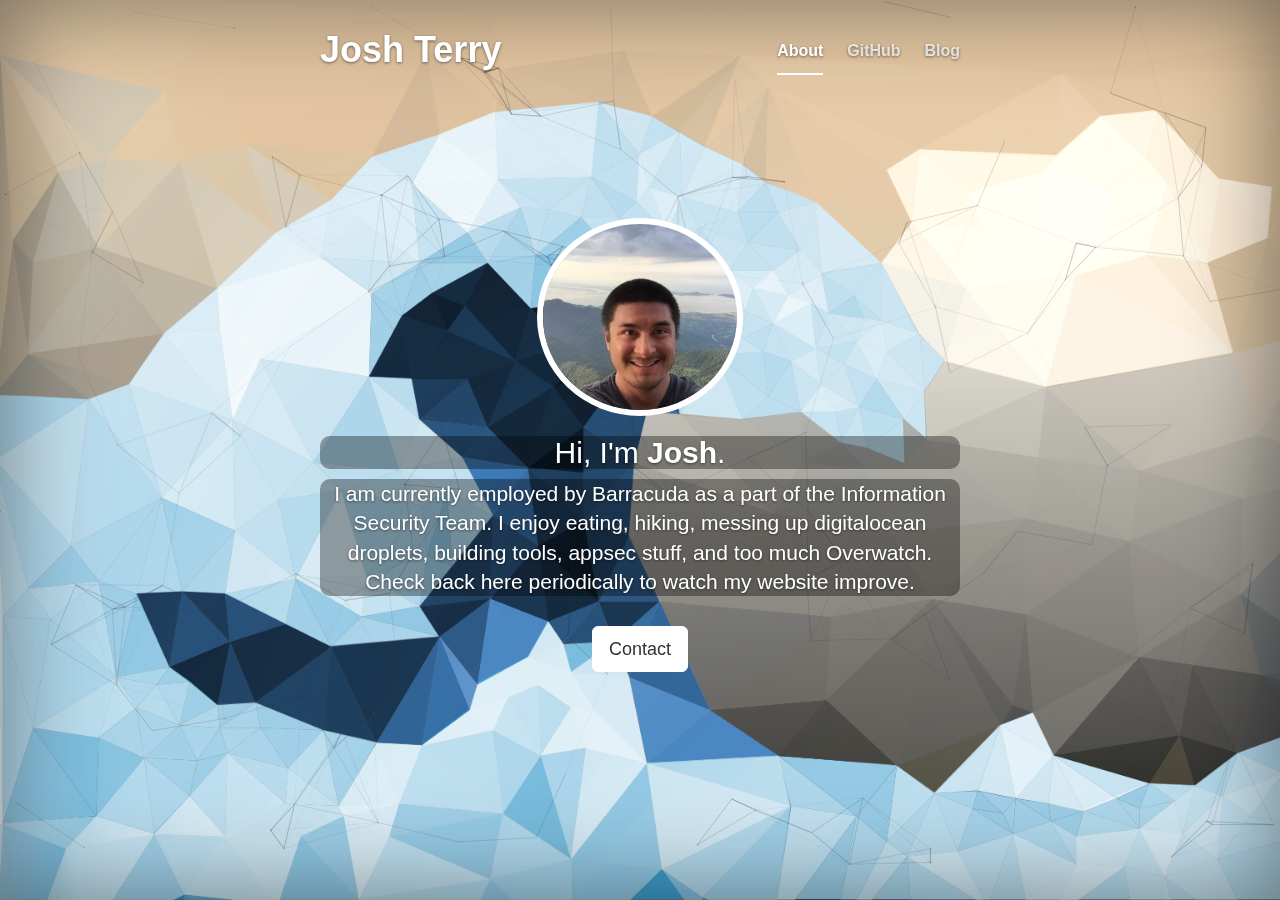
==== index.html @ cabe9976 "website" ====
<!DOCTYPE html>
<html lang="en">
  <head>
    <meta http-equiv="Content-Type" content="text/html; charset=UTF-8">
    
    <meta http-equiv="X-UA-Compatible" content="IE=edge">
    <meta name="viewport" content="width=device-width, initial-scale=1">

    <link rel="icon" href="assets/favicon.ico">

    <title>Hi there!</title>

    <!-- Bootstrap core CSS -->
    <link href="scripts/bootstrap.min.css" rel="stylesheet">

    <!-- IE10 viewport hack for Surface/desktop Windows 8 bug -->
    <link href="scripts/ie10-viewport-bug-workaround.css" rel="stylesheet">

    <!-- Custom styles for this template -->
    <link href="scripts/cover.css" rel="stylesheet">


  <style type="text/css">
:root .carbonad,
:root #carbonads-container,
:root #content > #right > .dose > .dosesingle,
:root #content > #center > .dose > .dosesingle
{ display: none !important; }
  </style>

</head>

  <body>
    <div id="particles-js">
      <canvas height="651" width="1366" style="width: 100%; height: 100%;"></canvas>
    </div>

    <div class="site-wrapper">

      <div class="site-wrapper-inner">

        <div class="cover-container">

          <div class="masthead clearfix">
            <div class="inner">
              <h1 class="masthead-brand" style="margin-top: 0px;"><b>Josh Terry<b></h1>
              <nav>
                <ul class="nav masthead-nav">
                  <li class="active"><a href="/">About</a></li>
                  <li><a href="https://github.com/axiom215" target="_blank" rel="noreferrer">GitHub</a></li>
                  <li title="Coming Soon! Maybe."><a href="">Blog</a></li>
                </ul>
                </ul>
              </nav>
            </div>
          </div>

          <div class="inner cover">
            <img class="avatar" src="assets/badselfie.jpg"></img>
            <h2 class="cover-heading" style="background:rgba(0,0,0,0.35); -moz-border-radius: 10px; -webkit-border-radius: 10px;margin-right:10px;margin-left:10px;"><p>Hi, I'm <b>Josh</b>.</p></h2>
            <p class="lead" style="background:rgba(0,0,0,0.35); -moz-border-radius: 10px; -webkit-border-radius: 10px;">I am currently employed by Barracuda as a part of the Information Security Team. I enjoy eating, hiking, messing up digitalocean droplets, building tools, appsec stuff, and too much Overwatch. Check back here periodically to watch my website improve.</p>
          </div>
            <a href="mailto:jft.inbox@gmail.com" class="btn btn-lg btn-default" title="Feedback is always appreciated!">Contact</a>
          </p>
          <div class="mastfoot">
            <div class="inner">
              <p></p>
            </div>
          </div>

        </div>

      </div>

    </div>

    
    <!-- Bootstrap core JavaScript
    ================================================== -->
    <script src="scripts/jquery.min.js.download"></script>
    <script>window.jQuery || document.write('<script src="../../assets/js/vendor/jquery.min.js"><\/script>')</script>
    <script src="scripts/bootstrap.min.js.download"></script>

    
    <script src="scripts/jquery_002.js"></script>
    <script src="scripts/plugins.js"></script>
    <script src="scripts/index.js"></script>
  </body>
	<!-- Stuff -->
  <script>
	console.log("There's nothing here.");
  </script>
</html>
---- scripts/ie10-viewport-bug-workaround.css ----
/*!
 * IE10 viewport hack for Surface/desktop Windows 8 bug
 * Copyright 2014-2015 Twitter, Inc.
 * Licensed under MIT (https://github.com/twbs/bootstrap/blob/master/LICENSE)
 */

/*
 * See the Getting Started docs for more information:
 * http://getbootstrap.com/getting-started/#support-ie10-width
 */
@-ms-viewport     { width: device-width; }
@-o-viewport      { width: device-width; }
@viewport         { width: device-width; }
---- scripts/cover.css ----
/*
 * Globals
 */

/* Links */
a,
a:focus,
a:hover {
  color: #fff;
}

/* Custom default button */
.btn-default,
.btn-default:hover,
.btn-default:focus {
  color: #333;
  text-shadow: none; /* Prevent inheritance from `body` */
  background-color: #fff;
  border: 1px solid #fff;
}
.avatar {
    border-radius: 50%;
    border:6px solid white;
}


/*
 * Base structure
 */
 #particles-js {
    position: fixed;
    width:100%;
    height: 100%;
    z-index: -1;
    top:0;
    left:0;
    right: 0;
    bottom:0;
}

html,
body {
  height: 100%;
  -webkit-background-size: cover;
  -moz-background-size: cover;
  -o-background-size: cover;
  background-size: cover;
}
body {
  color: #fff;
  text-align: center;
  text-shadow: 0 1px 3px rgba(0,0,0,.5);
  background-image: url("../assets/wave.png");
  background-repeat: no-repeat;	
}

/*body { background-color: #02001A}*/

/*Particles Style*/

/* Extra markup and styles for table-esque vertical and horizontal centering */
.site-wrapper {
  display: table;
  width: 100%;
  height: 100%; /* For at least Firefox */
  min-height: 100%;
  -webkit-box-shadow: inset 0 0 100px rgba(0,0,0,.5);
          box-shadow: inset 0 0 100px rgba(0,0,0,.5);
}
.site-wrapper-inner {
  display: table-cell;
  vertical-align: top;
}
.cover-container {
  margin-right: auto;
  margin-left: auto;
}

/* Padding for spacing */
.inner {
  padding: 30px;
}


/*
 * Header
 */
.masthead-brand {
  margin-top: 10px;
  margin-bottom: 10px;
}

.masthead-nav > li {
  display: inline-block;
}
.masthead-nav > li + li {
  margin-left: 20px;
}
.masthead-nav > li > a {
  padding-right: 0;
  padding-left: 0;
  font-size: 16px;
  font-weight: bold;
  color: #fff; /* IE8 proofing */
  color: rgba(255,255,255,.75);
  border-bottom: 2px solid transparent;
}
.masthead-nav > li > a:hover,
.masthead-nav > li > a:focus {
  background-color: transparent;
  border-bottom-color: #a9a9a9;
  border-bottom-color: rgba(255,255,255,.25);
}
.masthead-nav > .active > a,
.masthead-nav > .active > a:hover,
.masthead-nav > .active > a:focus {
  color: #fff;
  border-bottom-color: #fff;
}

@media (min-width: 768px) {
  .masthead-brand {
    float: left;
  }
  .masthead-nav {
    float: right;
  }
}


/*
 * Cover
 */

.cover {
  padding: 0 20px;
}
.cover .btn-lg {
  padding: 10px 20px;
  font-weight: bold;
}


/*
 * Footer
 */

.mastfoot {
  color: #999; /* IE8 proofing */
  color: rgba(255,255,255,.5);
}


/*
 * Affix and center
 */

@media (min-width: 768px) {
  /* Pull out the header and footer */
  .masthead {
    position: fixed;
    top: 0;
  }
  .mastfoot {
    position: fixed;
    bottom: 0;
  }
  /* Start the vertical centering */
  .site-wrapper-inner {
    vertical-align: middle;
  }
  /* Handle the widths */
  .masthead,
  .mastfoot,
  .cover-container {
    width: 100%; /* Must be percentage or pixels for horizontal alignment */
  }
}

@media (min-width: 992px) {
  .masthead,
  .mastfoot,
  .cover-container {
    width: 700px;
  }
}
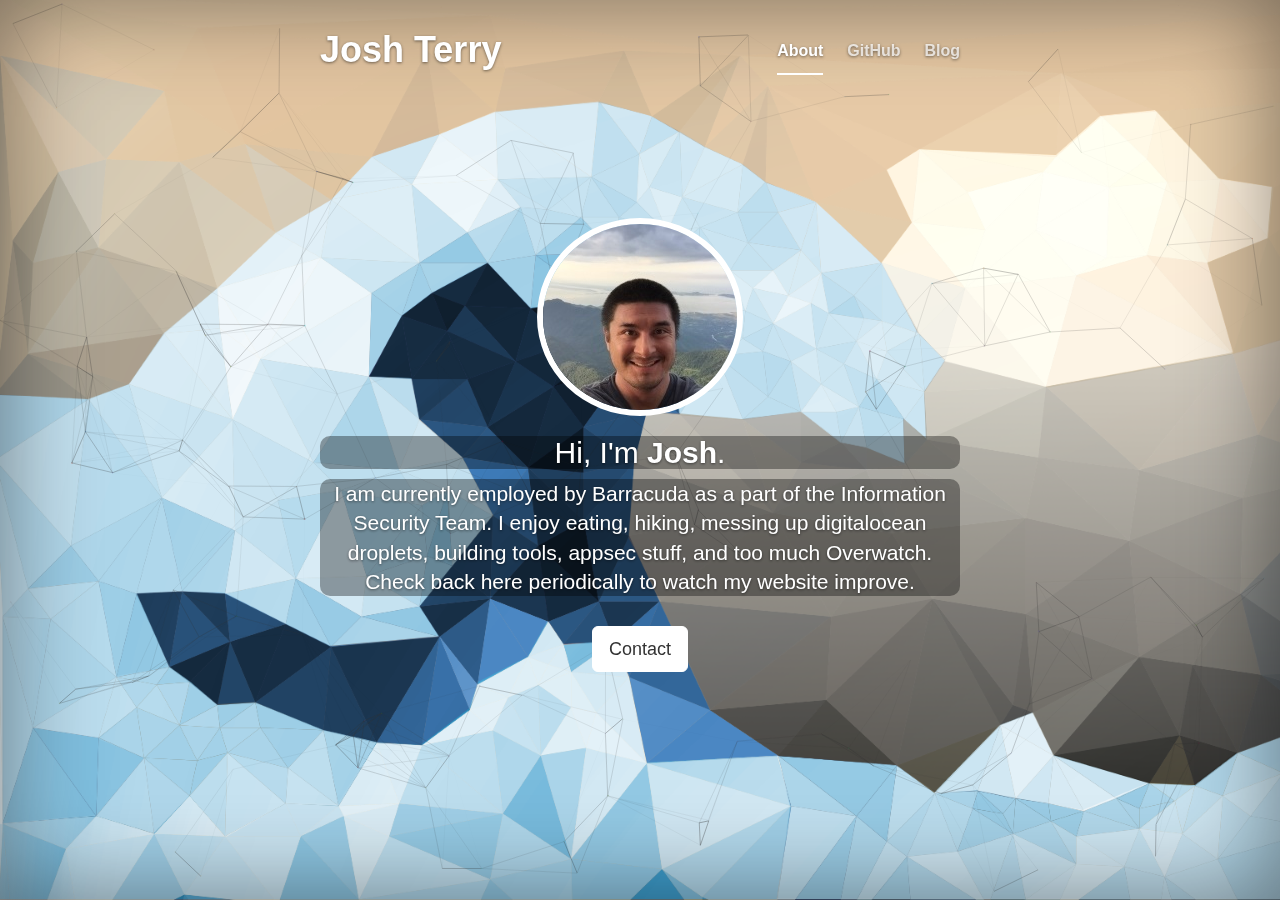
==== commit 4f2ba259: "small edit to hover message" ====
--- a/index.html
+++ b/index.html
@@ -48,7 +48,7 @@
                 <ul class="nav masthead-nav">
                   <li class="active"><a href="/">About</a></li>
                   <li><a href="https://github.com/axiom215" target="_blank" rel="noreferrer">GitHub</a></li>
-                  <li title="Coming Soon! Maybe."><a href="">Blog</a></li>
+                  <li title="Coming Soon! Maybe. Maybe not. I dunno. We'll see."><a href="">Blog</a></li>
                 </ul>
                 </ul>
               </nav>
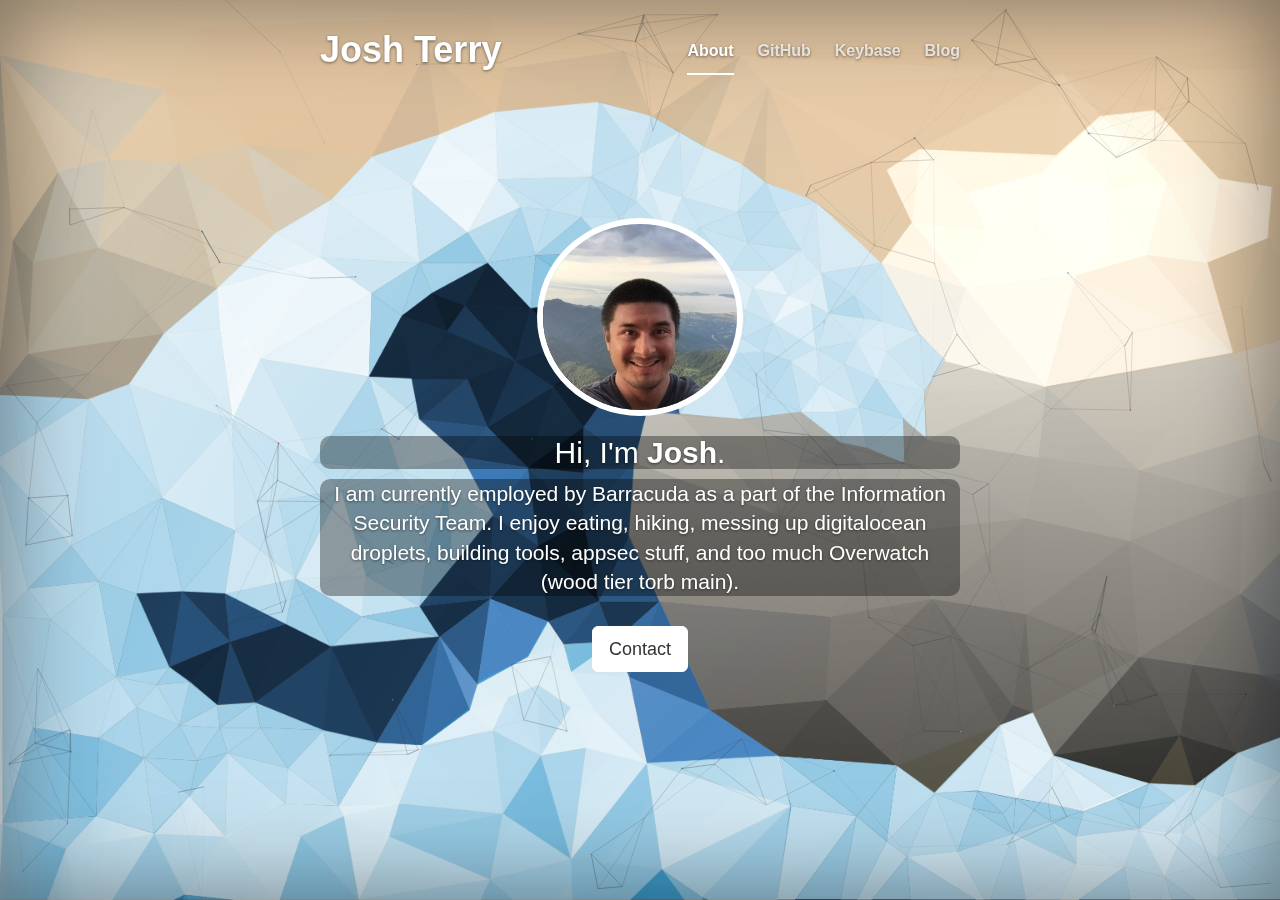
==== commit ac03ede2: "added keybase and changed contact email" ====
--- a/index.html
+++ b/index.html
@@ -48,6 +48,7 @@
                 <ul class="nav masthead-nav">
                   <li class="active"><a href="/">About</a></li>
                   <li><a href="https://github.com/axiom215" target="_blank" rel="noreferrer">GitHub</a></li>
+		  <li><a href="https://keybase.io/iilii" target="_blank" rel="noreferrer">Keybase</a></li>
                   <li title="Coming Soon! Maybe. Maybe not. I dunno. We'll see."><a href="">Blog</a></li>
                 </ul>
                 </ul>
@@ -58,9 +59,9 @@
           <div class="inner cover">
             <img class="avatar" src="assets/badselfie.jpg"></img>
             <h2 class="cover-heading" style="background:rgba(0,0,0,0.35); -moz-border-radius: 10px; -webkit-border-radius: 10px;margin-right:10px;margin-left:10px;"><p>Hi, I'm <b>Josh</b>.</p></h2>
-            <p class="lead" style="background:rgba(0,0,0,0.35); -moz-border-radius: 10px; -webkit-border-radius: 10px;">I am currently employed by Barracuda as a part of the Information Security Team. I enjoy eating, hiking, messing up digitalocean droplets, building tools, appsec stuff, and too much Overwatch. Check back here periodically to watch my website improve.</p>
+            <p class="lead" style="background:rgba(0,0,0,0.35); -moz-border-radius: 10px; -webkit-border-radius: 10px;">I am currently employed by Barracuda as a part of the Information Security Team. I enjoy eating, hiking, messing up digitalocean droplets, building tools, appsec stuff, and too much Overwatch (wood tier torb main).</p>
           </div>
-            <a href="mailto:jft.inbox@gmail.com" class="btn btn-lg btn-default" title="Feedback is always appreciated!">Contact</a>
+            <a href="mailto:iilii@tuta.io" class="btn btn-lg btn-default" title="Feedback is always appreciated!">Contact</a>
           </p>
           <div class="mastfoot">
             <div class="inner">
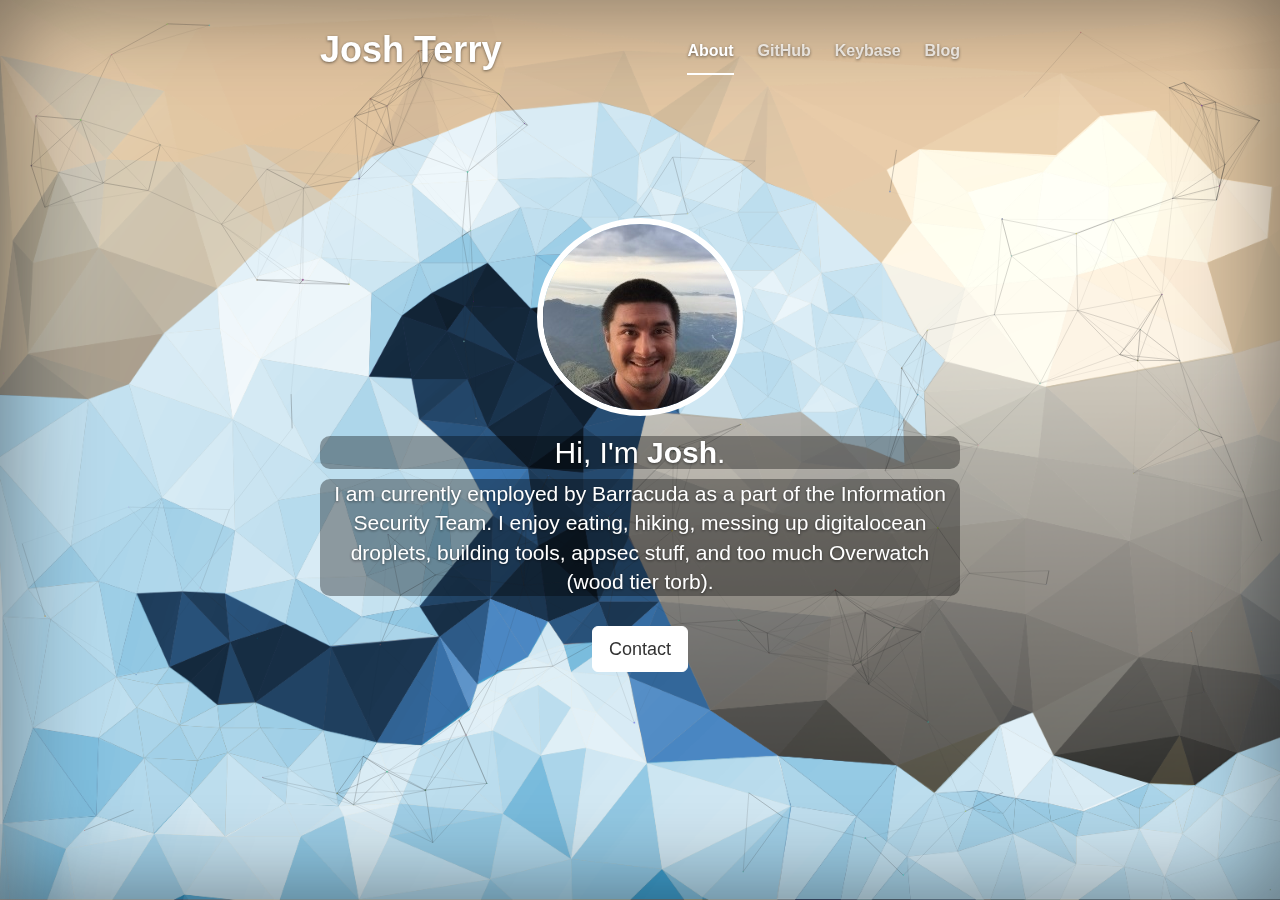
==== commit 69e6c1f7: "formatting" ====
--- a/index.html
+++ b/index.html
@@ -59,7 +59,7 @@
           <div class="inner cover">
             <img class="avatar" src="assets/badselfie.jpg"></img>
             <h2 class="cover-heading" style="background:rgba(0,0,0,0.35); -moz-border-radius: 10px; -webkit-border-radius: 10px;margin-right:10px;margin-left:10px;"><p>Hi, I'm <b>Josh</b>.</p></h2>
-            <p class="lead" style="background:rgba(0,0,0,0.35); -moz-border-radius: 10px; -webkit-border-radius: 10px;">I am currently employed by Barracuda as a part of the Information Security Team. I enjoy eating, hiking, messing up digitalocean droplets, building tools, appsec stuff, and too much Overwatch (wood tier torb main).</p>
+            <p class="lead" style="background:rgba(0,0,0,0.35); -moz-border-radius: 10px; -webkit-border-radius: 10px;">I am currently employed by Barracuda as a part of the Information Security Team. I enjoy eating, hiking, messing up digitalocean droplets, building tools, appsec stuff, and too much Overwatch (wood tier torb).</p>
           </div>
             <a href="mailto:iilii@tuta.io" class="btn btn-lg btn-default" title="Feedback is always appreciated!">Contact</a>
           </p>
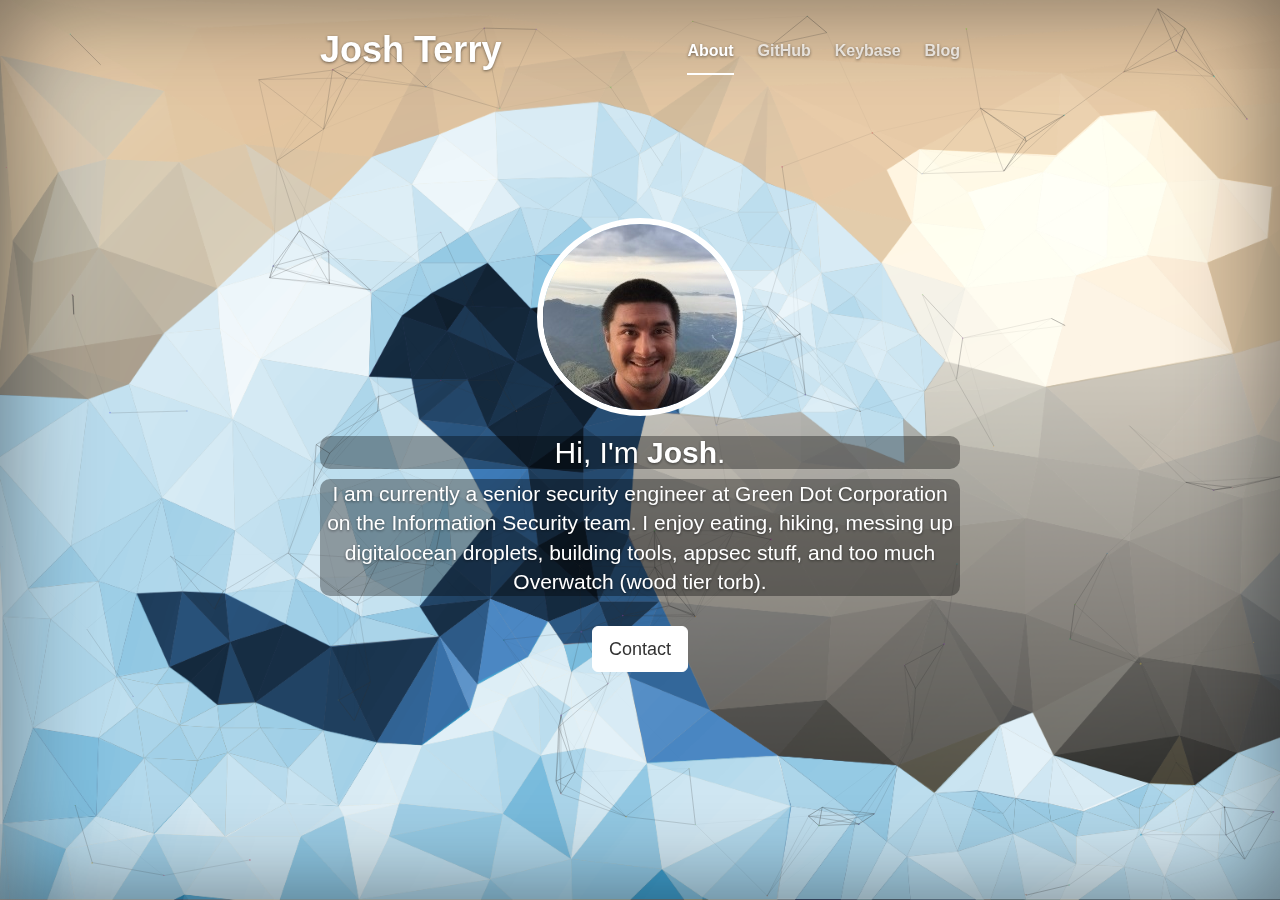
==== commit 1260bbb9: "updated employer/title" ====
--- a/index.html
+++ b/index.html
@@ -49,7 +49,7 @@
                   <li class="active"><a href="/">About</a></li>
                   <li><a href="https://github.com/axiom215" target="_blank" rel="noreferrer">GitHub</a></li>
 		  <li><a href="https://keybase.io/iilii" target="_blank" rel="noreferrer">Keybase</a></li>
-                  <li title="Coming Soon! Maybe. Maybe not. I dunno. We'll see."><a href="">Blog</a></li>
+                  <li title="Coming Soon! Maybe. Maybe not. I dunno. Probably not."><a href="">Blog</a></li>
                 </ul>
                 </ul>
               </nav>
@@ -59,7 +59,7 @@
           <div class="inner cover">
             <img class="avatar" src="assets/badselfie.jpg"></img>
             <h2 class="cover-heading" style="background:rgba(0,0,0,0.35); -moz-border-radius: 10px; -webkit-border-radius: 10px;margin-right:10px;margin-left:10px;"><p>Hi, I'm <b>Josh</b>.</p></h2>
-            <p class="lead" style="background:rgba(0,0,0,0.35); -moz-border-radius: 10px; -webkit-border-radius: 10px;">I am currently employed by Barracuda as a part of the Information Security Team. I enjoy eating, hiking, messing up digitalocean droplets, building tools, appsec stuff, and too much Overwatch (wood tier torb).</p>
+            <p class="lead" style="background:rgba(0,0,0,0.35); -moz-border-radius: 10px; -webkit-border-radius: 10px;">I am currently a senior security engineer at Green Dot Corporation on the Information Security team. I enjoy eating, hiking, messing up digitalocean droplets, building tools, appsec stuff, and too much Overwatch (wood tier torb).</p>
           </div>
             <a href="mailto:iilii@tuta.io" class="btn btn-lg btn-default" title="Feedback is always appreciated!">Contact</a>
           </p>
